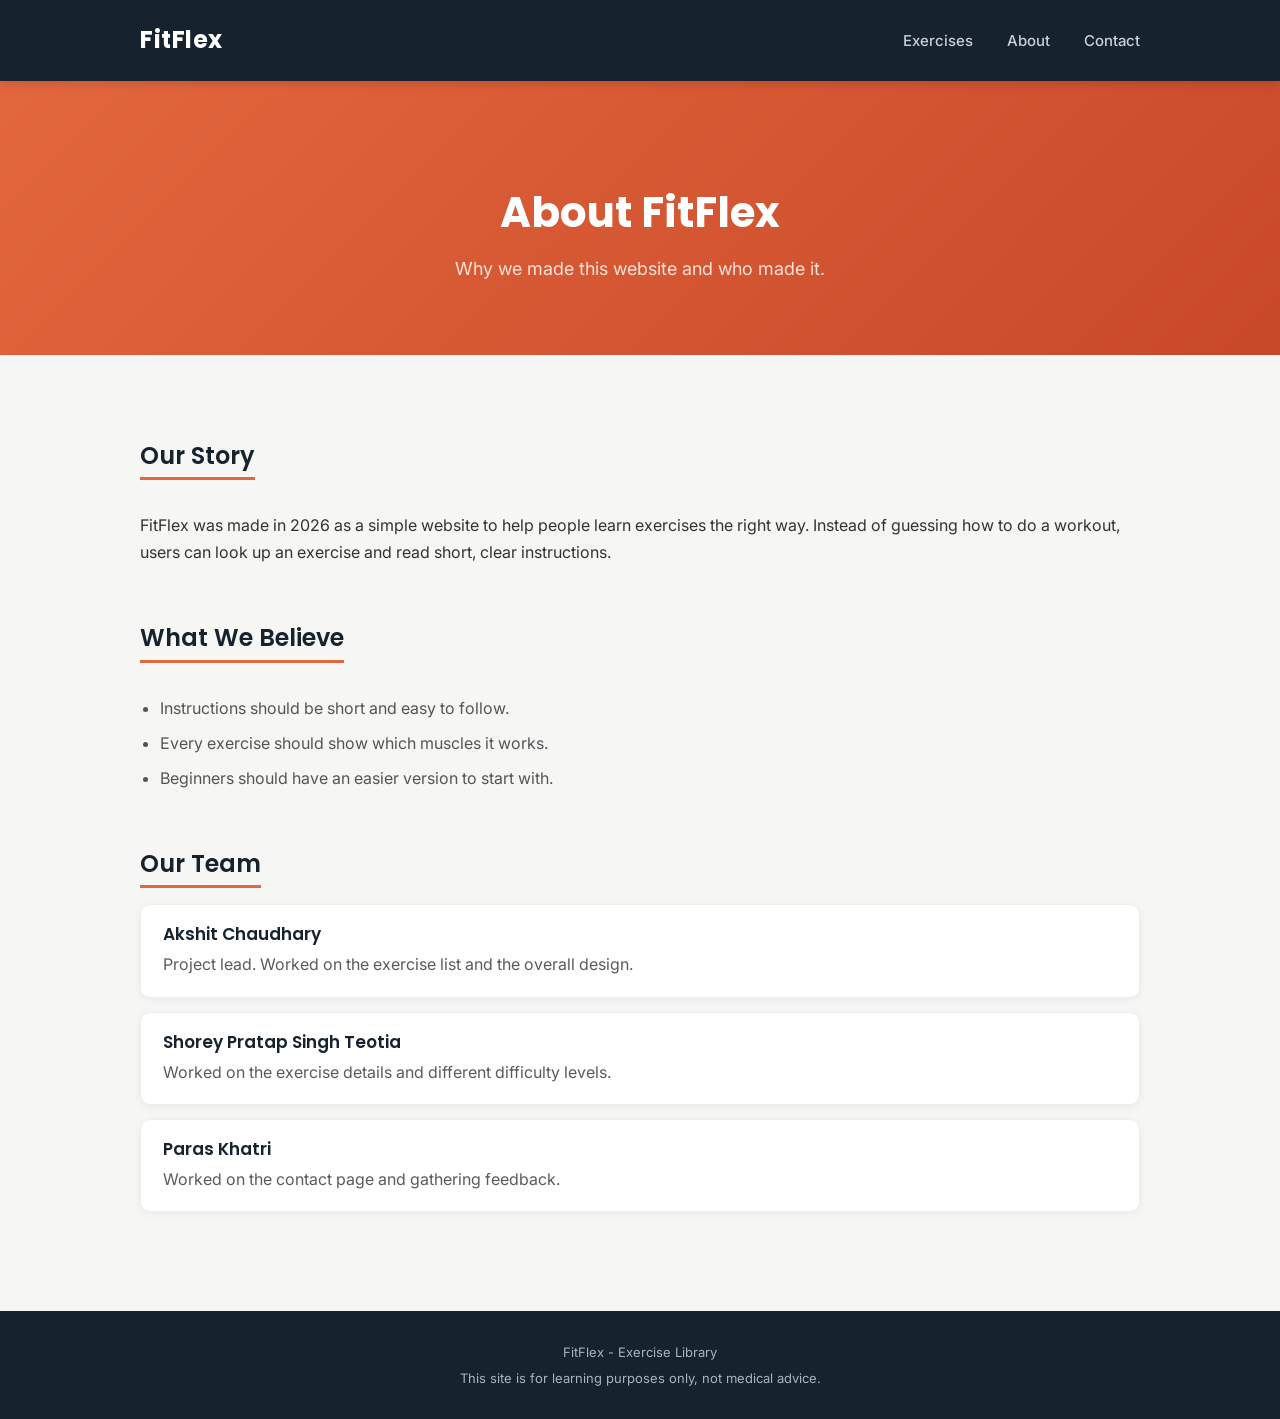
==== about.html @ 01f343c6 "Add files via upload" ====
<!DOCTYPE html>
<html>
<head>
  <meta charset="UTF-8">
  <title>About - FitFlex</title>
  <link rel="preconnect" href="https://fonts.googleapis.com">
  <link href="https://fonts.googleapis.com/css2?family=Poppins:wght@400;500;600;700&family=Inter:wght@400;500;600&display=swap" rel="stylesheet">
  <link rel="stylesheet" href="styles.css">
</head>
<body>

  <header>
    <div class="container">
      <a href="index.html" class="logo">FitFlex</a>
      <nav>
        <ul>
          <li><a href="index.html">Exercises</a></li>
          <li><a href="about.html">About</a></li>
          <li><a href="contact.html">Contact</a></li>
        </ul>
      </nav>
    </div>
  </header>

  <section class="hero">
    <h1>About FitFlex</h1>
    <p>Why we made this website and who made it.</p>
  </section>

  <div class="container about-section">

    <h2>Our Story</h2>
    <p>FitFlex was made in 2026 as a simple website to help people learn exercises the right way. Instead of guessing how to do a workout, users can look up an exercise and read short, clear instructions.</p>

    <h2>What We Believe</h2>
    <ul>
      <li>Instructions should be short and easy to follow.</li>
      <li>Every exercise should show which muscles it works.</li>
      <li>Beginners should have an easier version to start with.</li>
    </ul>

    <h2>Our Team</h2>

    <div class="team-member">
      <h3>Akshit Chaudhary</h3>
      <p>Project lead. Worked on the exercise list and the overall design.</p>
    </div>

    <div class="team-member">
      <h3>Shorey Pratap Singh Teotia</h3>
      <p>Worked on the exercise details and different difficulty levels.</p>
    </div>

    <div class="team-member">
      <h3>Paras Khatri</h3>
      <p>Worked on the contact page and gathering feedback.</p>
    </div>

  </div>

  <footer>
    <p>FitFlex - Exercise Library</p>
    <p>This site is for learning purposes only, not medical advice.</p>
  </footer>

</body>
</html>
---- styles.css ----
/* FitFlex - stylesheet */

* {
  box-sizing: border-box;
}

body {
  font-family: 'Inter', Arial, Helvetica, sans-serif;
  background-color: #f6f6f4;
  color: #333333;
  margin: 0;
  padding: 0;
  line-height: 1.7;
}

h1, h2, h3 {
  font-family: 'Poppins', Arial, Helvetica, sans-serif;
  color: #16232e;
  line-height: 1.3;
}

a {
  color: #e3673c;
}

.container {
  width: 90%;
  max-width: 1000px;
  margin: 0 auto;
}

/* header */
header {
  background-color: #16232e;
  color: white;
  padding: 20px 0;
  position: sticky;
  top: 0;
  z-index: 10;
  box-shadow: 0 2px 10px rgba(0, 0, 0, 0.15);
}

header .container {
  display: flex;
  justify-content: space-between;
  align-items: center;
}

.logo {
  font-family: 'Poppins', Arial, Helvetica, sans-serif;
  font-size: 24px;
  font-weight: 700;
  color: white;
  text-decoration: none;
  letter-spacing: 0.5px;
}

nav ul {
  list-style: none;
  margin: 0;
  padding: 0;
}

nav ul li {
  display: inline-block;
  margin-left: 30px;
}

nav ul li a {
  color: #c7d0d9;
  text-decoration: none;
  font-size: 15px;
  font-weight: 500;
  padding-bottom: 5px;
  border-bottom: 2px solid transparent;
  transition: color 0.2s ease, border-color 0.2s ease;
}

nav ul li a:hover {
  color: white;
  border-bottom: 2px solid #e3673c;
}

/* hero */
.hero {
  background: linear-gradient(135deg, #e3673c 0%, #c8482a 100%);
  color: white;
  text-align: center;
  padding: 70px 20px;
}

.hero h1 {
  font-size: 42px;
  font-weight: 700;
  margin-bottom: 14px;
  color: white;
}

.hero p {
  font-size: 18px;
  margin: 0 auto;
  max-width: 500px;
  color: #fde3d8;
}

/* buttons */
.btn {
  display: inline-block;
  background-color: white;
  color: #16232e;
  padding: 12px 28px;
  text-decoration: none;
  border-radius: 30px;
  border: none;
  cursor: pointer;
  font-size: 16px;
  font-weight: 600;
  margin-top: 20px;
  box-shadow: 0 4px 14px rgba(0, 0, 0, 0.15);
  transition: transform 0.15s ease, box-shadow 0.15s ease;
}

.btn:hover {
  transform: translateY(-2px);
  box-shadow: 0 6px 18px rgba(0, 0, 0, 0.2);
}

/* filter buttons */
.filters {
  text-align: center;
  margin: 40px 0 18px;
}

.filters button {
  background-color: white;
  border: 1px solid #e0e0dc;
  color: #444;
  padding: 9px 20px;
  margin: 5px;
  border-radius: 30px;
  cursor: pointer;
  font-size: 14px;
  font-weight: 500;
  font-family: 'Inter', Arial, sans-serif;
  transition: all 0.2s ease;
}

.filters button:hover {
  border-color: #e3673c;
  color: white;
  background-color: #e3673c;
}

/* search box */
.search-box {
  text-align: center;
  margin-bottom: 35px;
}

.search-box input {
  padding: 12px 20px;
  width: 300px;
  max-width: 90%;
  border: 1px solid #e0e0dc;
  border-radius: 30px;
  font-size: 14px;
  font-family: 'Inter', Arial, sans-serif;
  background-color: white;
}

.search-box input:focus {
  outline: none;
  border-color: #e3673c;
  box-shadow: 0 0 0 3px rgba(227, 103, 60, 0.15);
}

/* exercise cards */
.exercise-list {
  padding: 10px 0 40px;
  display: flex;
  flex-direction: column;
  gap: 16px;
}

.exercise {
  background-color: white;
  border: 1px solid #eeeeea;
  border-left: 4px solid #e3673c;
  border-radius: 10px;
  padding: 20px 24px;
  box-shadow: 0 2px 8px rgba(20, 30, 40, 0.05);
  transition: box-shadow 0.2s ease, transform 0.2s ease;
}

.exercise:hover {
  box-shadow: 0 8px 20px rgba(20, 30, 40, 0.1);
  transform: translateY(-2px);
}

.exercise h3 {
  margin-top: 0;
  margin-bottom: 10px;
  font-size: 20px;
  font-weight: 600;
}

.exercise p {
  color: #5a5a5a;
  margin: 12px 0 0;
}

.tag {
  display: inline-block;
  background-color: #f0f1ee;
  color: #556;
  padding: 4px 12px;
  border-radius: 30px;
  font-size: 12px;
  font-weight: 500;
  margin-right: 6px;
}

/* about page */
.about-section {
  padding: 45px 0 55px;
}

.about-section h2 {
  margin-top: 40px;
  margin-bottom: 16px;
  font-size: 24px;
  font-weight: 600;
  border-bottom: 3px solid #e3673c;
  display: inline-block;
  padding-bottom: 6px;
}

.about-section ul {
  color: #555;
  padding-left: 20px;
}

.about-section li {
  margin-bottom: 8px;
}

.team-member {
  background-color: white;
  border: 1px solid #eeeeea;
  padding: 18px 22px;
  margin-bottom: 14px;
  border-radius: 10px;
  box-shadow: 0 2px 8px rgba(20, 30, 40, 0.05);
  transition: box-shadow 0.2s ease;
}

.team-member:hover {
  box-shadow: 0 6px 16px rgba(20, 30, 40, 0.09);
}

.team-member h3 {
  margin: 0 0 6px;
  font-size: 17px;
  font-weight: 600;
}

.team-member p {
  margin: 0;
  color: #5a5a5a;
}

/* contact page */
.contact-form {
  background-color: white;
  border: 1px solid #eeeeea;
  padding: 32px;
  border-radius: 12px;
  max-width: 500px;
  margin: 30px auto;
  box-shadow: 0 6px 20px rgba(20, 30, 40, 0.06);
}

.contact-form label {
  display: block;
  margin-bottom: 6px;
  font-weight: 600;
  font-size: 14px;
  color: #333;
}

.contact-form input,
.contact-form select,
.contact-form textarea {
  width: 100%;
  padding: 10px 12px;
  margin-bottom: 18px;
  border: 1px solid #e0e0dc;
  border-radius: 6px;
  font-size: 14px;
  font-family: 'Inter', Arial, Helvetica, sans-serif;
  background-color: #fbfbfa;
}

.contact-form input:focus,
.contact-form select:focus,
.contact-form textarea:focus {
  outline: none;
  border-color: #e3673c;
  background-color: white;
  box-shadow: 0 0 0 3px rgba(227, 103, 60, 0.15);
}

.contact-info {
  text-align: center;
  margin: 35px 0;
  color: #444;
}

.contact-info p {
  margin: 4px 0;
}

/* footer */
footer {
  background-color: #16232e;
  color: #a9b4bd;
  text-align: center;
  padding: 26px 0;
  margin-top: 30px;
}

footer p {
  margin: 4px 0;
  font-size: 13px;
}

/* responsive */
@media (max-width: 600px) {
  header .container {
    flex-direction: column;
    gap: 12px;
  }

  nav ul li {
    margin: 0 10px;
  }

  .hero h1 {
    font-size: 30px;
  }
}
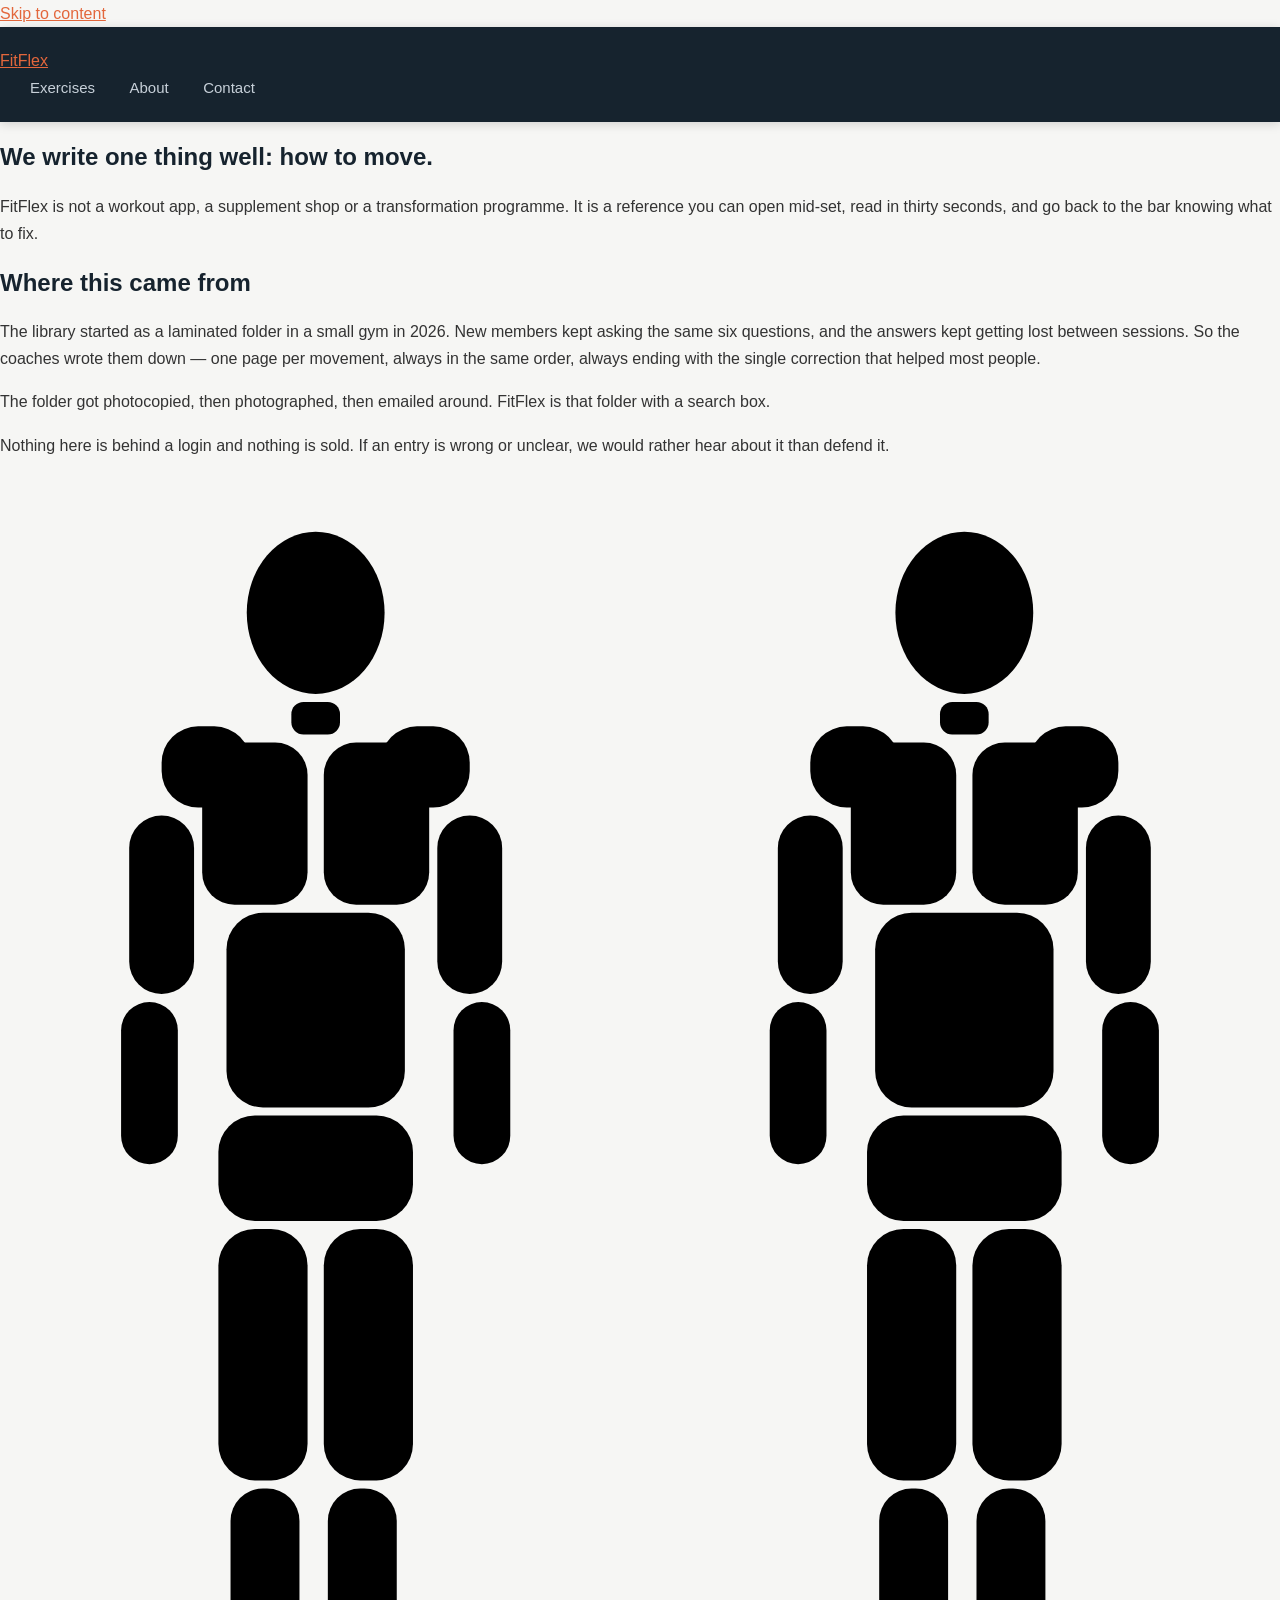
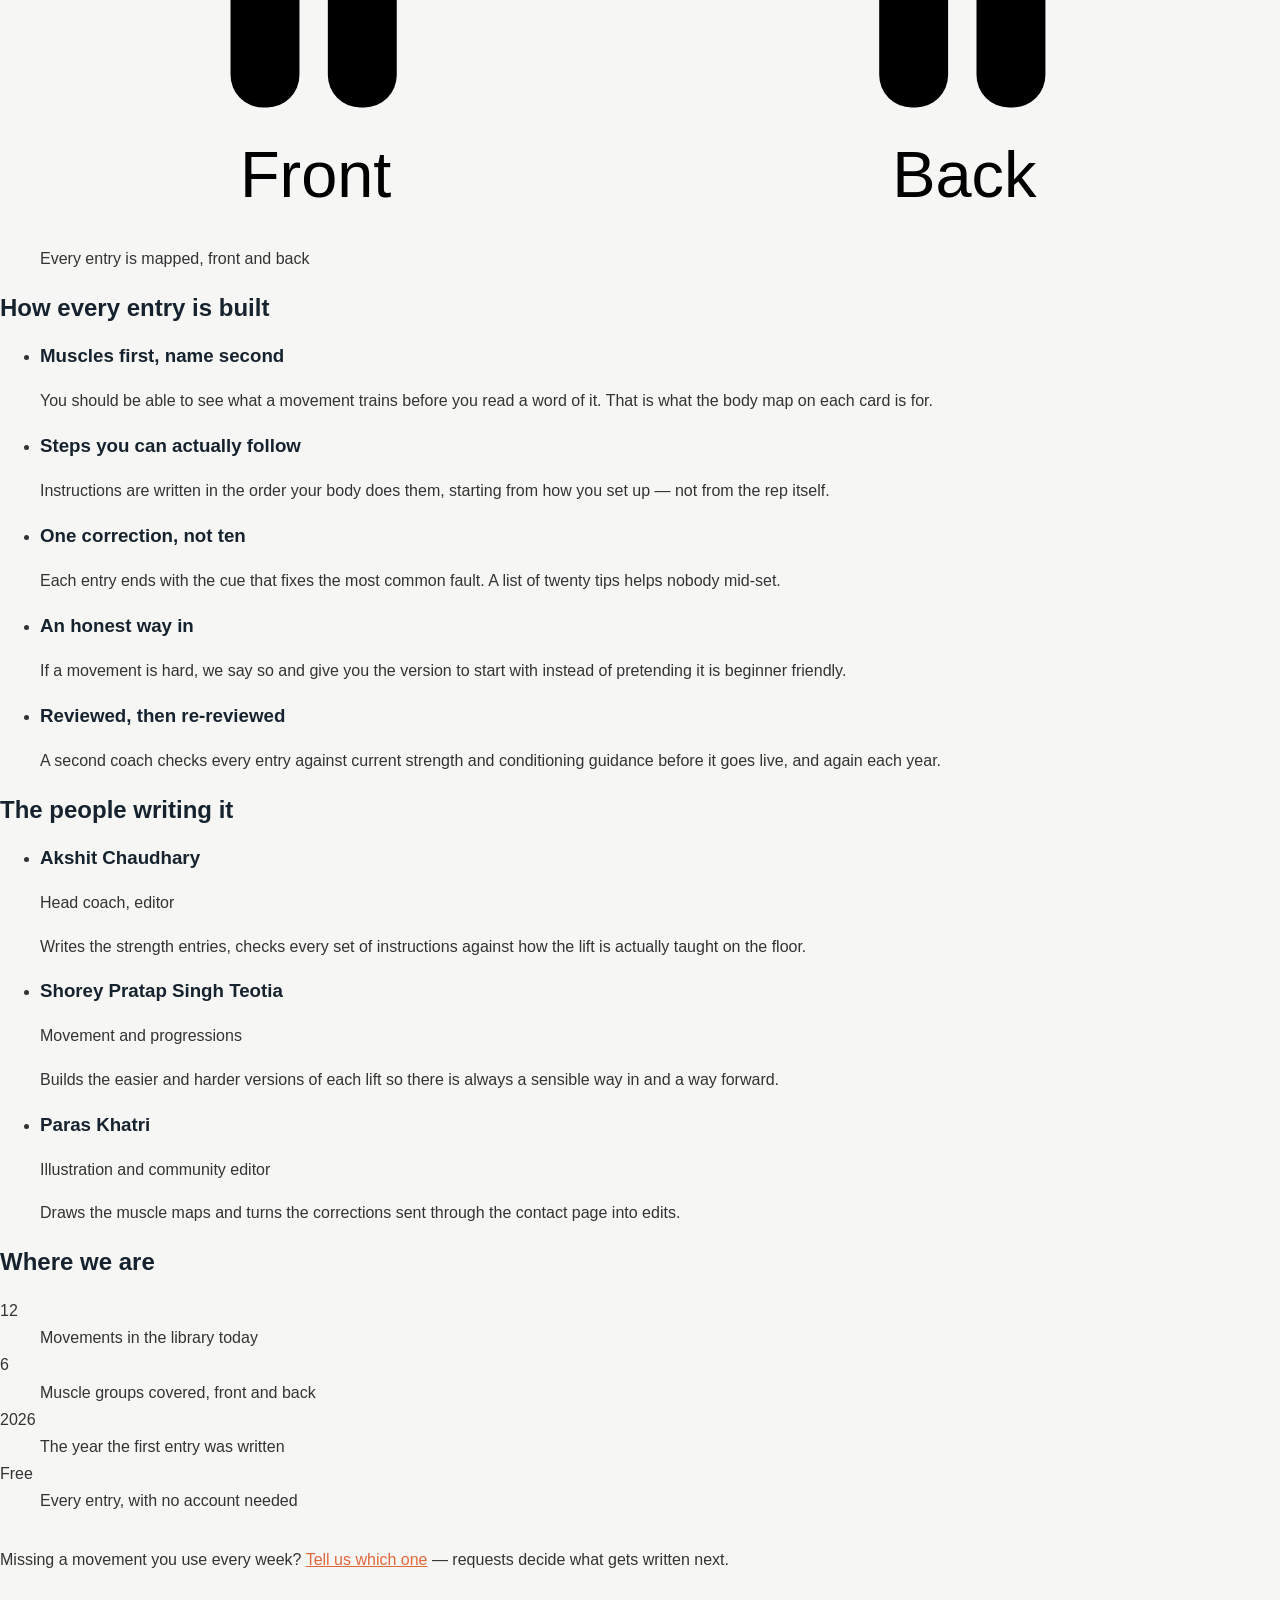
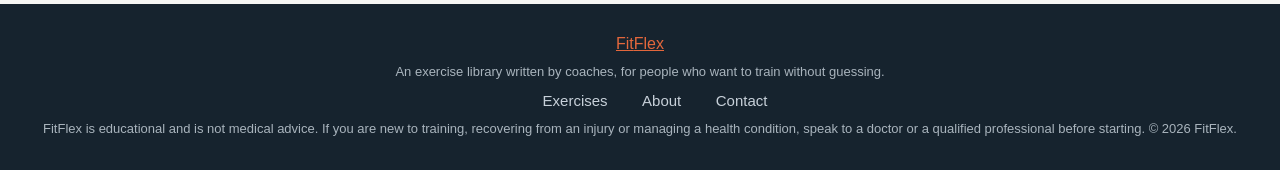
==== commit 65507cbb: "Add files via upload" ====
--- a/about.html
+++ b/about.html
@@ -1,67 +1,154 @@
 <!DOCTYPE html>
-<html>
+<html lang="en">
 <head>
-  <meta charset="UTF-8">
-  <title>About - FitFlex</title>
-  <link rel="preconnect" href="https://fonts.googleapis.com">
-  <link href="https://fonts.googleapis.com/css2?family=Poppins:wght@400;500;600;700&family=Inter:wght@400;500;600&display=swap" rel="stylesheet">
-  <link rel="stylesheet" href="styles.css">
+<meta charset="UTF-8">
+<meta name="viewport" content="width=device-width, initial-scale=1">
+<title>About — FitFlex</title>
+<meta name="description" content="Who writes FitFlex, how each exercise entry is put together, and the rules we follow when we teach a movement.">
+<link rel="preconnect" href="https://fonts.googleapis.com">
+<link rel="preconnect" href="https://fonts.gstatic.com" crossorigin>
+<link href="https://fonts.googleapis.com/css2?family=Barlow+Condensed:wght@500;700&family=Newsreader:opsz,wght@6..72,400;6..72,600&display=swap" rel="stylesheet">
+<link rel="stylesheet" href="styles.css">
 </head>
 <body>
 
-  <header>
-    <div class="container">
-      <a href="index.html" class="logo">FitFlex</a>
-      <nav>
-        <ul>
-          <li><a href="index.html">Exercises</a></li>
-          <li><a href="about.html">About</a></li>
-          <li><a href="contact.html">Contact</a></li>
-        </ul>
-      </nav>
+<a class="skip-link" href="#main">Skip to content</a>
+
+<header class="site-header">
+  <div class="shell">
+    <a class="wordmark" href="index.html">Fit<span>Flex</span></a>
+    <nav class="site-nav" aria-label="Main">
+      <ul>
+        <li><a href="index.html">Exercises</a></li>
+        <li><a href="about.html" aria-current="page">About</a></li>
+        <li><a href="contact.html">Contact</a></li>
+      </ul>
+    </nav>
+  </div>
+</header>
+
+<main id="main">
+
+  <section class="page-head">
+    <div class="shell">
+      <h1>We write one thing well: how to move.</h1>
+      <p>FitFlex is not a workout app, a supplement shop or a transformation programme. It is a reference you can open mid-set, read in thirty seconds, and go back to the bar knowing what to fix.</p>
     </div>
-  </header>
-
-  <section class="hero">
-    <h1>About FitFlex</h1>
-    <p>Why we made this website and who made it.</p>
   </section>
 
-  <div class="container about-section">
+  <section class="section">
+    <div class="shell two-col">
+      <div class="stack">
+        <h2>Where this came from</h2>
+        <p>The library started as a laminated folder in a small gym in 2026. New members kept asking the same six questions, and the answers kept getting lost between sessions. So the coaches wrote them down — one page per movement, always in the same order, always ending with the single correction that helped most people.</p>
+        <p>The folder got photocopied, then photographed, then emailed around. FitFlex is that folder with a search box.</p>
+        <p>Nothing here is behind a login and nothing is sold. If an entry is wrong or unclear, we would rather hear about it than defend it.</p>
+      </div>
 
-    <h2>Our Story</h2>
-    <p>FitFlex was made in 2026 as a simple website to help people learn exercises the right way. Instead of guessing how to do a workout, users can look up an exercise and read short, clear instructions.</p>
+      <figure class="hero-figure">
+        <div data-bodymap data-muscles="chest back shoulders arms core legs"></div>
+        <figcaption>Every entry is mapped, front and back</figcaption>
+      </figure>
+    </div>
+  </section>
 
-    <h2>What We Believe</h2>
-    <ul>
-      <li>Instructions should be short and easy to follow.</li>
-      <li>Every exercise should show which muscles it works.</li>
-      <li>Beginners should have an easier version to start with.</li>
-    </ul>
+  <section class="section">
+    <div class="shell">
+      <h2>How every entry is built</h2>
+      <ul class="principles">
+        <li>
+          <h3>Muscles first, name second</h3>
+          <p>You should be able to see what a movement trains before you read a word of it. That is what the body map on each card is for.</p>
+        </li>
+        <li>
+          <h3>Steps you can actually follow</h3>
+          <p>Instructions are written in the order your body does them, starting from how you set up — not from the rep itself.</p>
+        </li>
+        <li>
+          <h3>One correction, not ten</h3>
+          <p>Each entry ends with the cue that fixes the most common fault. A list of twenty tips helps nobody mid-set.</p>
+        </li>
+        <li>
+          <h3>An honest way in</h3>
+          <p>If a movement is hard, we say so and give you the version to start with instead of pretending it is beginner friendly.</p>
+        </li>
+        <li>
+          <h3>Reviewed, then re-reviewed</h3>
+          <p>A second coach checks every entry against current strength and conditioning guidance before it goes live, and again each year.</p>
+        </li>
+      </ul>
+    </div>
+  </section>
 
-    <h2>Our Team</h2>
+  <section class="section">
+    <div class="shell">
+      <h2>The people writing it</h2>
+      <ul class="team">
+        <li>
+          <h3>Akshit Chaudhary</h3>
+          <p class="role">Head coach, editor</p>
+          <p>Writes the strength entries, checks every set of instructions against how the lift is actually taught on the floor.</p>
+        </li>
+        <li>
+          <h3>Shorey Pratap Singh Teotia</h3>
+          <p class="role">Movement and progressions</p>
+          <p>Builds the easier and harder versions of each lift so there is always a sensible way in and a way forward.</p>
+        </li>
+        <li>
+          <h3>Paras Khatri</h3>
+          <p class="role">Illustration and community editor</p>
+          <p>Draws the muscle maps and turns the corrections sent through the contact page into edits.</p>
+        </li>
+      </ul>
+    </div>
+  </section>
 
-    <div class="team-member">
-      <h3>Akshit Chaudhary</h3>
-      <p>Project lead. Worked on the exercise list and the overall design.</p>
+  <section class="section">
+    <div class="shell">
+      <h2>Where we are</h2>
+      <dl class="facts">
+        <div>
+          <dt>12</dt>
+          <dd>Movements in the library today</dd>
+        </div>
+        <div>
+          <dt>6</dt>
+          <dd>Muscle groups covered, front and back</dd>
+        </div>
+        <div>
+          <dt>2026</dt>
+          <dd>The year the first entry was written</dd>
+        </div>
+        <div>
+          <dt>Free</dt>
+          <dd>Every entry, with no account needed</dd>
+        </div>
+      </dl>
+      <p style="margin-top:2rem;">Missing a movement you use every week? <a href="contact.html">Tell us which one</a> — requests decide what gets written next.</p>
     </div>
+  </section>
 
-    <div class="team-member">
-      <h3>Shorey Pratap Singh Teotia</h3>
-      <p>Worked on the exercise details and different difficulty levels.</p>
+</main>
+
+<footer class="site-footer">
+  <div class="shell">
+    <div>
+      <a class="wordmark" href="index.html">Fit<span>Flex</span></a>
+      <p>An exercise library written by coaches, for people who want to train without guessing.</p>
     </div>
+    <nav aria-label="Footer">
+      <ul>
+        <li><a href="index.html">Exercises</a></li>
+        <li><a href="about.html">About</a></li>
+        <li><a href="contact.html">Contact</a></li>
+      </ul>
+    </nav>
+  </div>
+  <div class="shell">
+    <p class="safety-note">FitFlex is educational and is not medical advice. If you are new to training, recovering from an injury or managing a health condition, speak to a doctor or a qualified professional before starting. © 2026 FitFlex.</p>
+  </div>
+</footer>
 
-    <div class="team-member">
-      <h3>Paras Khatri</h3>
-      <p>Worked on the contact page and gathering feedback.</p>
-    </div>
-
-  </div>
-
-  <footer>
-    <p>FitFlex - Exercise Library</p>
-    <p>This site is for learning purposes only, not medical advice.</p>
-  </footer>
-
+<script src="script.js"></script>
 </body>
 </html>
